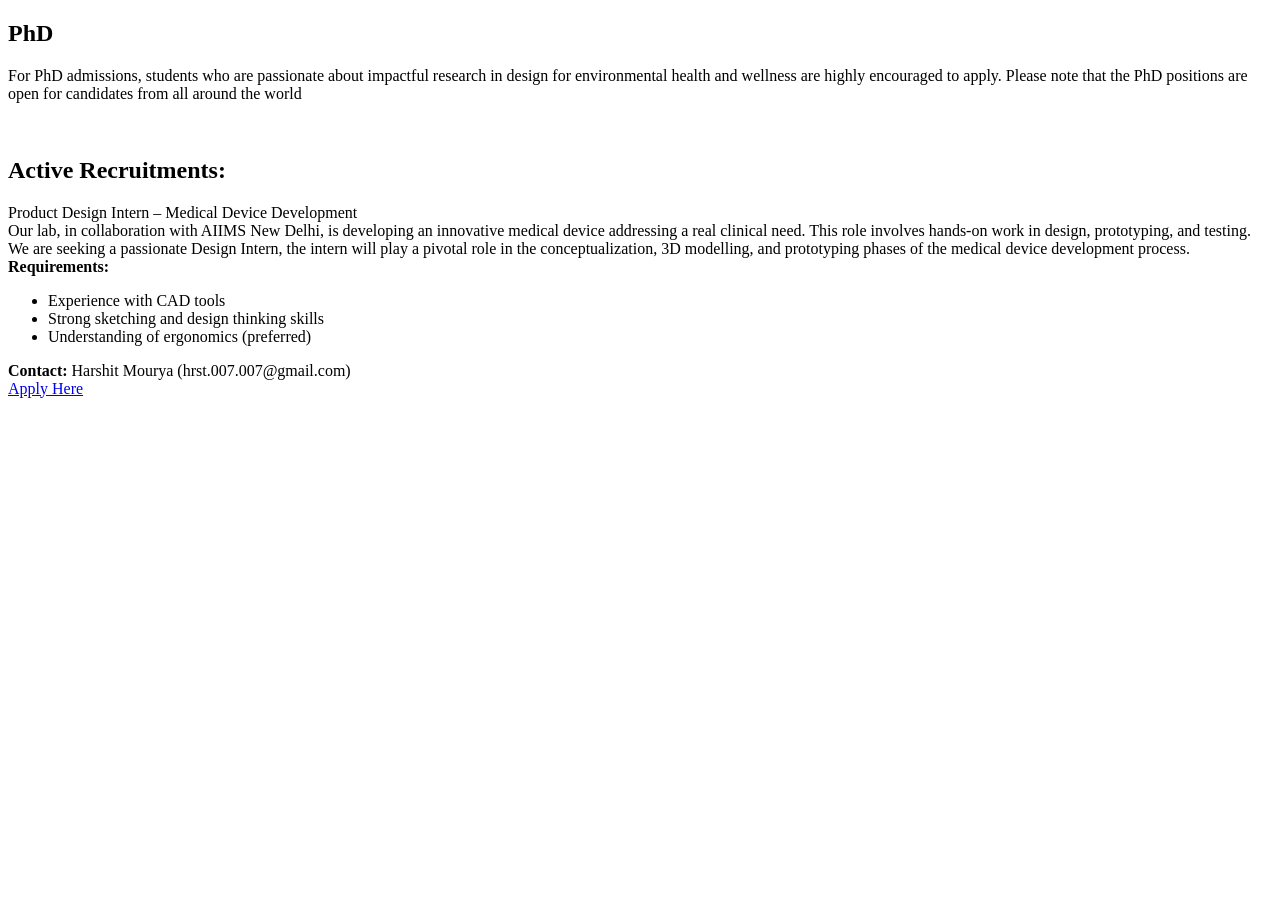
==== opportunities.html @ b1b8299a "Add files via upload" ====
<!DOCTYPE html>
<html>
<head profile="http://www.w3.org/2005/10/profile">
<link rel="icon" 
      type="image/png" 
      href="./img/Favicon.png">
<meta name="viewport" content="width=device-width, initial-scale=1">
<title>Quest Lab</title>
<link rel="stylesheet" href="./css/stylesheet.css">
</head>
<body>

<div id="nav-placeholder"></div>
<script src="./js/nav-loader.js"></script>

<div class="main">

    <h2>PhD</h2>
    <p>For PhD admissions, students who are passionate about impactful research in design for environmental health and wellness are highly encouraged to apply.
        Please note that the PhD positions are open for candidates from all around the world</p>

    <br>    
    <h2>Active Recruitments:</h2>
    
    <div class="recruit-container">

    <div class="recruit-card">
        <div class="recruit-title">
        Product Design Intern – Medical Device Development
        </div>
        <div class="recruit-desc">
        Our lab, in collaboration with AIIMS New Delhi, is developing an innovative medical device addressing a real clinical need. This role involves hands-on work in design, prototyping, and testing.
        We are seeking a passionate Design Intern, the intern will play a pivotal role in the conceptualization, 3D modelling, and prototyping phases of the medical device development process.
        </div>
        <div class="recruit-section">
        <strong>Requirements:</strong>
        <ul>
            <li>Experience with CAD tools</li>
            <li>Strong sketching and design thinking skills</li>
            <li>Understanding of ergonomics (preferred)</li>
        </ul>
        </div>
        <div class="recruit-contact">
        <strong>Contact:</strong> Harshit Mourya (hrst.007.007@gmail.com)
        </div>
        <div class="recruit-apply">
        <a href="https://docs.google.com/forms/d/1HuBDOv60sUSZobcTDjhmjeEfG5RfmOMuzljArxv0fSg/viewform?edit_requested=true" target="_blank">Apply Here</a>
        </div>
    </div>

    </div>

</body>
</html>
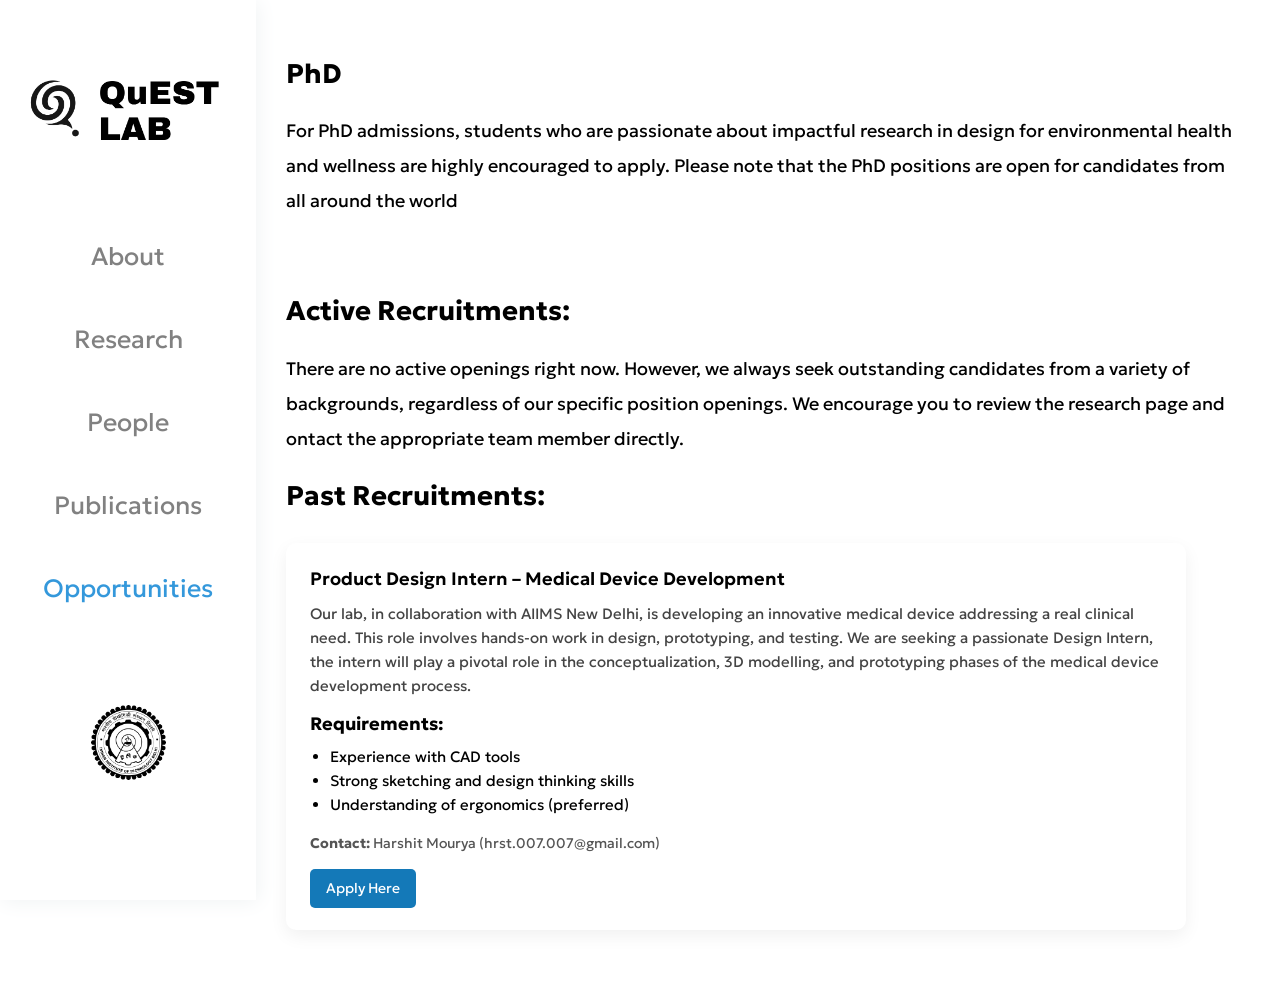
==== commit 4cde6876: "updated" ====
--- a/opportunities.html
+++ b/opportunities.html
@@ -20,7 +20,14 @@
         Please note that the PhD positions are open for candidates from all around the world</p>
 
     <br>    
+
     <h2>Active Recruitments:</h2>
+
+    <p>There are no active openings right now. However, we always seek outstanding candidates from a variety of backgrounds, regardless of our specific position openings. 
+        We encourage you to review the research page and ontact the appropriate team member directly.
+    </p>
+
+    <h2>Past Recruitments:</h2>
     
     <div class="recruit-container">
 
--- a/css/stylesheet.css
+++ b/css/stylesheet.css
@@ -0,0 +1,838 @@
+@import "https://fonts.googleapis.com/css2?family=Geologica:wght@200&display=swap";
+
+body {
+  font-family: "Geologica", sans-serif;
+  font-style: normal;
+}
+
+/* Style page content */
+.main {
+  margin-left: 20%; /* Same as the width of the sidenav */
+  font-size: 18px; /* Increased text to enable scrolling */
+  line-height: 35px;
+  padding: 2%;
+}
+
+.sidenav {
+  height: 100%;
+  width: 20%;
+  position: fixed;
+  z-index: 1001;
+  top: 0;
+  left: 0;
+  box-shadow: 2px 2px 20px #F0F3F4;
+  overflow-x: hidden;
+  justify-content: center;
+  display: flex;
+  flex-direction: column;
+  justify-content: center;   /* vertical centering */
+  align-items: center;       /* horizontal centering */
+}
+
+.navblock {
+  margin:auto;
+  width: 100%;
+  height: 90%;
+  display: flex;
+  flex-direction: column;
+  align-items: center;
+  justify-content: center;  /* keeps everything grouped */
+}
+
+.logo {
+  max-width: 200px;
+  margin-top: 75px;   /* small gap only */
+}
+
+.bottom_logo {
+  max-width: 75px;
+  margin-bottom: 120px;   /* small gap only */
+}
+
+.navblock_text {
+  margin: auto;
+  width: 100%;
+  padding-top: 15%;
+  padding-bottom: 15%;
+}
+
+.navblock_text a {
+  padding: 26px 16px 26px 16px;
+  text-decoration: none;
+  text-align: center;
+  font-size: 25px;
+  color: #818181;
+  display: block;
+}
+
+.navblock_text a:hover {
+  color: #CFD8DC;
+}
+
+.footer {
+  position: relative;
+  left: 0;
+  bottom: 0;
+  width: 100%;
+  color: #818181;
+  text-align: center;
+}
+
+.about_accent {
+  color:  green;
+}
+
+.resume_accent {
+  color:  green;
+}
+
+.research_accent {
+  color:  #E74C3C;
+}
+
+.blog_accent {
+  color:  #8E44AD;
+}
+
+a {
+  color: #3498DB;
+  text-decoration: none;
+}
+
+.about_photo{
+  display: block;
+  margin-top: 5%;
+  width: 1000px;
+  height: 550px;
+  object-fit:cover;
+  margin-left: auto;
+  margin-right: auto;
+}
+
+.section-line {
+  border: none;
+  height: 1px;
+  background: linear-gradient(to right, transparent, #ccc, transparent);
+  margin: 40px 0;
+}
+
+.about_logo{
+  display: block;
+  width: 40%;
+  margin-left: auto;
+  margin-right: auto;
+}
+
+.about_text {
+  text-align: center;
+}
+
+.about_header {
+    /* font-family: 'Permanent Marker', cursive;  */
+	color: #f1c40f;
+  }
+
+.about_links {
+  text-align: center;
+  padding: 5% 5% 5% 5%;
+}
+
+.portfolio_accent {
+  color:  #F1C40F;
+}
+
+.portfolio_image {
+  max-width: 300px;
+  max-height:300px;
+  position: absolute;
+  top: 55%;
+  left: 50%;
+  transform: translate(-50%, -50%);
+}
+
+.portfolio-container {
+  display: flex;
+  flex-flow: row wrap;
+  justify-content: space-between;
+}
+
+.portfolio-container > div {
+  background-color: white;
+  width: 50%;
+  margin: 4% 0% 4% 0%;
+  min-height: 20vh;
+  justify-content: center;
+  position: relative;
+}
+
+.portfolio-container_text {
+  width: 90%;
+  position: absolute;
+  text-align: left;
+}
+
+.portfolio-container_image {
+  width: 90%;
+  position: absolute;
+  text-align: center;
+  color: #8E44AD;
+}
+
+.blog-container {
+  display: flex;
+  flex-wrap: wrap;
+  justify-content: space-between;
+}
+
+.blog-container > div {
+  background-color: white;
+  box-shadow: 2px 2px 20px #EAECEE;
+  width: 45%;
+  margin: 5% 0% 5% 0%;
+  min-height: 25vh;
+  line-height: 60px;
+  font-size: 25px;
+  align-items: center;
+  justify-content: center;
+  position: relative;
+}
+
+.blog_text {
+  width: 90%;
+  position: absolute;
+  top: 55%;
+  left: 50%;
+  transform: translate(-50%, -50%);
+  text-align: center;
+}
+
+.blog_date {
+  width: 95%;
+  padding-right: 5%;
+  font-size: 20px;
+  color: #CFD8DC;
+  text-align: end;
+  margin-block-start: 0em;
+  margin-block-end: 0em;
+}
+
+.hamburger-menu {
+    display: none;
+    cursor: pointer;
+    position: fixed;
+    top: 0;
+    left: 0;
+    z-index: 1002;
+    background: white;
+    width: 100%; /* Full width */
+    padding: 20px 25px;
+    height: 40px; /* Fixed height for header */
+}
+
+.bar1, .bar2, .bar3 {
+    width: 35px;
+    height: 5px;
+    background-color: #818181;
+    margin: 6px 0;
+    transition: 0.3s;
+}
+
+/* Hamburger animation classes */
+.change .bar1 {
+    transform: translate(0, 11px) rotate(-45deg);
+}
+
+.change .bar2 {
+    opacity: 0;
+}
+
+.change .bar3 {
+    transform: translate(0, -11px) rotate(45deg);
+}
+
+.sidenav.active {
+    left: 0 !important;
+}
+
+.no-scroll {
+    overflow: hidden;
+    position: fixed;
+}
+
+.portfolio_iframe {
+    max-width: 100%;
+    width: 560px;
+    height: 315px;
+    border-radius: 15px; /* This rounds the corners */
+    position: absolute;
+    top: 50%;
+    left: 50%;
+    transform: translate(-50%, -50%);
+    border: none;
+  }
+
+.portfolio_hero {
+    padding-right: 20%;
+}
+
+/* Update your media query */
+@media screen and (max-width: 1100px) {
+    .hamburger-menu {
+        display: block;
+    }
+
+    .sidenav {
+        width: 100%;
+        height: 100%;
+        position: fixed;
+        top: 50px; /* Start below the header */
+        left: -100%;
+        transition: left 0.2s ease-in-out;
+        background: white;
+    }
+
+    .sidenav.active {
+        left: 0; /* Slide in */
+    }
+
+    .sidenav a {
+        text-align: center;
+        padding: 15px 25px;
+    }
+
+    .main {
+        margin-left: 0;
+        padding: 20% 6% 20% 6%;
+        font-size: 18px;
+    }
+
+    .portfolio_image {
+        display: block;
+        max-width: 80%;
+    }
+
+    .navblock_text a {
+        padding: 16px;
+    }
+
+    .footer {
+        display: none;
+      }
+
+    .blog-container > div {
+        width: 100%;
+        min-height: 30vh;
+        margin: 10% 0% 10% 0%;
+    }
+    .portfolio-container > div {
+        width: 100%;
+    }
+}
+
+@media screen and (max-width: 500px) {
+    .portfolio_hero {
+        padding-right: 0%;
+    }
+}
+
+
+/* Blog cards with thumbnail */
+.blog-container {
+  display: grid;
+  grid-template-columns: repeat(auto-fit, minmax(300px, 1fr));
+  gap: 28px;
+  align-items: stretch;
+  margin-top: 10px;
+}
+
+/* Card */
+.blog-card {
+  background: #fff;
+  border-radius: 6px;
+  box-shadow: 0 6px 18px rgba(0,0,0,0.06);
+  overflow: hidden;
+  transition: transform 180ms ease, box-shadow 180ms ease;
+}
+
+/* Make entire card clickable */
+.blog-link {
+  display: flex;
+  text-decoration: none;
+  color: inherit;
+  height: 100%;
+}
+
+.blog-thumb {
+  width: 500px;        /* fixed small width */
+  height: 380px;       /* fixed small height */
+  object-fit: cover;   /* crop image nicely */
+  border-radius: 4px;  /* optional: rounded corners */
+  margin: 20px;        /* spacing inside the card */
+}
+
+/* Keep layout clean */
+.blog-content {
+  position: relative;
+  padding: 28px 24px;
+  display: flex;
+  flex-direction: column;
+  justify-content: center;
+}
+
+/* Title */
+.blog-title {
+  margin: 0 0 8px 0;
+  font-size: 20px;
+  color: #1479b8;
+  font-weight: 500;
+  text-align: left;
+}
+
+.research-author {
+  margin: 0;
+  font-size: 15px;
+  font-weight: 500;
+  color: #333;
+}
+
+.research-supervisor {
+  margin: 2px 0 8px 0;
+  font-size: 14px;
+  color: #666;
+}
+
+.research-abstract {
+  margin: 0;
+  font-size: 14px;
+  color: #555;
+  line-height: 1.6;
+}
+
+
+/* Hover */
+.blog-card:hover {
+  transform: translateY(-6px);
+  box-shadow: 0 12px 30px rgba(0,0,0,0.12);
+}
+
+.team-container {
+  display: grid;
+  grid-template-columns: 1fr 1fr;
+  gap: 35px;
+  margin-top: 40px;
+}
+
+/* Individual card (the "box") */
+.team-row-card {
+  display: flex;
+  align-items: center;
+
+  background: #ffffff;
+  padding: 25px;
+  border-radius: 12px;
+
+  box-shadow: 0 8px 25px rgba(0,0,0,0.08);
+  transition: transform 0.2s ease, box-shadow 0.2s ease;
+}
+
+/* Hover effect */
+.team-row-card:hover {
+  transform: translateY(-6px);
+  box-shadow: 0 14px 35px rgba(0,0,0,0.12);
+}
+
+/* Image */
+.team-row-img {
+  width: 120px;
+  height: 120px;
+  object-fit: cover;
+  border-radius: 50%;
+  margin-right: 20px;
+}
+
+/* Text */
+.team-row-text h2 {
+  margin: 0 0 5px 0;
+  font-size: 20px;
+}
+
+.team-row-text p {
+  margin: 3px 0;
+  font-size: 15px;
+  color: #555;
+}
+
+.team-links {
+  margin-top: 10px;
+}
+
+.team-links a {
+  margin-right: 12px;
+  font-size: 18px;
+  color: #555;
+  transition: color 0.2s ease;
+}
+
+.team-links a:hover {
+  color: #1479b8;
+}
+
+.lab-quote {
+  font-style: italic;
+  font-size: 20px;
+  margin: 20px auto;
+  max-width: 800px;
+  line-height: 1.6;
+  color: #555;
+}
+
+.lab-list {
+  max-width: 1400px;
+  margin: 20px auto;
+  font-size: 18px;
+  text-align: left;        /* force left alignment */
+  padding-left: 20px;      /* proper bullet spacing */
+  list-style-position: outside;
+  line-height: 1.8;
+}
+
+/* Responsive: stack thumb on small screens */
+@media (max-width: 520px) {
+  .blog-link {
+    flex-direction: column;
+  }
+  .blog-thumb {
+    width: 100%;
+    height: 160px;
+  }
+  .blog-content {
+    padding: 18px;
+  }
+  .blog-date {
+    right: 14px;
+    top: 10px;
+  }
+}
+
+
+
+/* Container: 4 per row */
+.collab-container {
+  display: grid;
+  grid-template-columns: repeat(4, 1fr);
+  gap: 25px;
+  margin-top: 30px;
+}
+
+/* Card (same feel as blog, but compact) */
+.collab-card {
+  background: #fff;
+  border-radius: 8px;
+  padding: 15px;
+  text-align: center;
+  box-shadow: 0 6px 18px rgba(0,0,0,0.06);
+  transition: transform 0.2s ease, box-shadow 0.2s ease;
+}
+
+.collab-card p {
+  margin: 2px 0;
+  line-height: 1.4;
+}
+
+/* Hover (subtle) */
+.collab-card:hover {
+  transform: translateY(-4px);
+  box-shadow: 0 10px 24px rgba(0,0,0,0.1);
+}
+
+/* Image */
+.collab-img {
+  width: 130px;
+  height: 130px;
+  object-fit: cover;
+  border-radius: 50%;
+  margin-bottom: 10px;
+}
+
+/* Name */
+.collab-card h3 {
+  margin: 5px 0 2px 0;
+  font-size: 16px;
+}
+
+/* Department */
+.collab-card p {
+  margin: 0;
+  font-size: 13px;
+  color: #666;
+}
+
+@media (max-width: 900px) {
+  .collab-container {
+    grid-template-columns: repeat(2, 1fr);
+  }
+}
+
+@media (max-width: 500px) {
+  .collab-container {
+    grid-template-columns: 1fr;
+  }
+}
+
+
+/* Publication container */
+.pub-container {
+  margin-top: 30px;
+  max-width: 900px;
+}
+
+/* Individual publication box */
+.pub-item {
+  background: #fff;
+  padding: 18px 22px;
+  margin-bottom: 20px;
+  border-radius: 8px;
+  box-shadow: 0 6px 18px rgba(0,0,0,0.06);
+  line-height: 1.6;
+}
+
+/* Title */
+.pub-title {
+  font-weight: 600;
+  font-size: 16px;
+  margin-bottom: 6px;
+}
+
+/* Authors */
+.pub-authors {
+  font-size: 14px;
+  color: #333;
+}
+
+/* Journal */
+.pub-journal {
+  font-size: 14px;
+  font-style: italic;
+  color: #555;
+}
+
+/* Year */
+.pub-year {
+  font-size: 14px;
+  color: #555;
+}
+
+/* DOI */
+.pub-doi {
+  margin-top: 6px;
+  font-size: 14px;
+}
+
+/* Clickable DOI */
+.pub-doi a {
+  color: #1479b8;
+  text-decoration: none;
+}
+
+.pub-doi a:hover {
+  text-decoration: underline;
+}
+
+/* Table container */
+.funding-table {
+  margin-top: 25px;
+  border-radius: 8px;
+  overflow: hidden;
+  box-shadow: 0 6px 18px rgba(0,0,0,0.06);
+}
+
+/* Each row */
+.funding-row {
+  display: grid;
+  grid-template-columns: 2.5fr 1.5fr 1fr 1fr;
+  padding: 14px 18px;
+  background: #fff;
+  border-bottom: 1px solid #eee;
+  font-size: 14px;
+}
+
+/* Header */
+.funding-header {
+  background: #f4f6f6;
+  font-weight: 600;
+}
+
+/* Hover effect */
+.funding-row:hover {
+  background: #fafafa;
+}
+
+
+
+/* Alumni grid: 4 per row */
+.alumni-container {
+  display: grid;
+  grid-template-columns: repeat(4, 1fr);
+  gap: 25px;
+  margin-top: 30px;
+}
+
+/* Slightly more compact cards for alumni */
+.alumni-container .team-row-card {
+  flex-direction: column;
+  text-align: center;
+  padding: 18px;
+}
+
+/* Smaller image */
+.alumni-container .team-row-img {
+  width: 120px;
+  height: 120px;
+  margin-right: 0;
+  margin-bottom: 10px;
+}
+
+/* Reduce text size slightly */
+.alumni-container .team-row-text h2 {
+  font-size: 16px;
+}
+
+.alumni-container .team-row-text p {
+  font-size: 13px;
+}
+
+
+@media (max-width: 1000px) {
+  .alumni-container {
+    grid-template-columns: repeat(2, 1fr);
+  }
+}
+
+@media (max-width: 500px) {
+  .alumni-container {
+    grid-template-columns: 1fr;
+  }
+}
+
+
+/* PI section */
+.pi-section {
+  display: flex;
+  align-items: center;
+  gap: 30px;
+  margin-top: 40px;
+}
+
+/* Prevent image from stretching weirdly */
+.pi-image-wrapper {
+  flex-shrink: 0;
+}
+
+/* Image styling */
+.pi-img {
+  width: 360px;
+  height: auto;
+  border-radius: 1%;
+}
+
+/* Text */
+.pi-text {
+  flex: 1;
+  text-align: left;
+}
+
+.pi-text h2 {
+  margin-top: 0;
+  margin-bottom: 10px;
+}
+
+.pi-text p {
+  margin-bottom: 12px;
+  line-height: 1.7;
+  color: #555;
+}
+
+@media (max-width: 800px) {
+  .pi-section {
+    flex-direction: column;
+    align-items: center;
+    text-align: center;
+  }
+
+  .pi-text {
+    text-align: center;
+  }
+}
+
+
+/* Recruitment container */
+.recruit-container {
+  margin-top: 30px;
+  max-width: 900px;
+}
+
+/* Card */
+.recruit-card {
+  background: #fff;
+  padding: 22px 24px;
+  margin-bottom: 25px;
+  border-radius: 10px;
+  box-shadow: 0 6px 18px rgba(0,0,0,0.06);
+  line-height: 1.6;
+  transition: transform 0.2s ease, box-shadow 0.2s ease;
+}
+
+/* Hover effect */
+.recruit-card:hover {
+  transform: translateY(-5px);
+  box-shadow: 0 12px 28px rgba(0,0,0,0.12);
+}
+
+/* Title */
+.recruit-title {
+  font-size: 18px;
+  font-weight: 600;
+  margin-bottom: 8px;
+}
+
+/* Description */
+.recruit-desc {
+  font-size: 15px;
+  color: #444;
+  margin-bottom: 12px;
+}
+
+/* Section (like requirements) */
+.recruit-section ul {
+  margin-top: 6px;
+  font-size: 15px;
+
+  padding-left: 20px;
+}
+
+/* Contact */
+.recruit-contact {
+  margin-top: 10px;
+  font-size: 14px;
+  color: #555;
+}
+
+/* Apply button */
+.recruit-apply {
+  margin-top: 15px;
+}
+
+.recruit-apply a {
+  display: inline-block;
+  padding: 8px 16px;
+  background-color: #1479b8;
+  color: #fff;
+  border-radius: 5px;
+  font-size: 14px;
+  text-decoration: none;
+  transition: background 0.2s ease;
+}
+
+.recruit-apply a:hover {
+  background-color: #0f5f8f;
+}
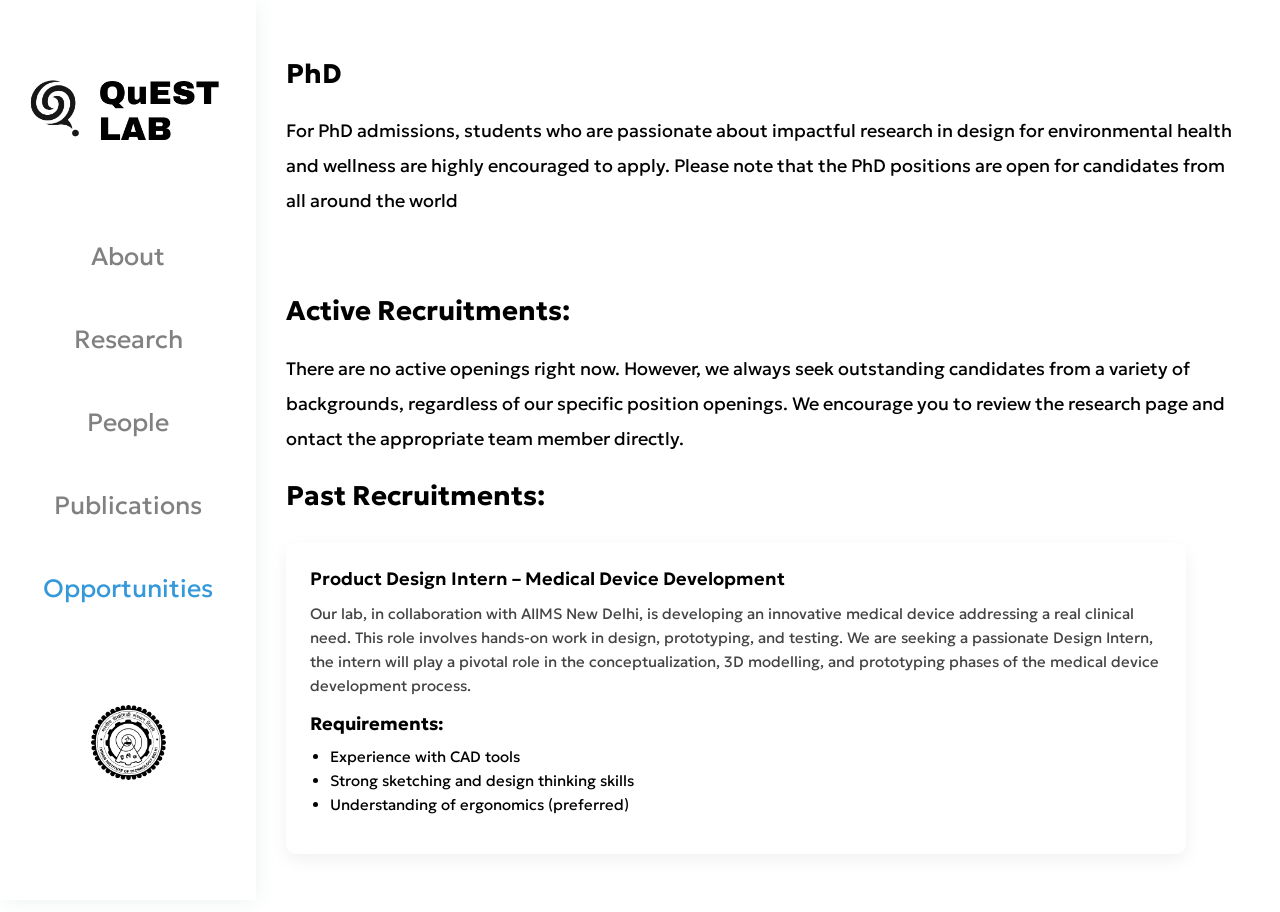
==== commit 53e07936: "Update opportunities.html" ====
--- a/opportunities.html
+++ b/opportunities.html
@@ -47,12 +47,12 @@
             <li>Understanding of ergonomics (preferred)</li>
         </ul>
         </div>
-        <div class="recruit-contact">
+        <!-- <div class="recruit-contact">
         <strong>Contact:</strong> Harshit Mourya (hrst.007.007@gmail.com)
         </div>
         <div class="recruit-apply">
         <a href="https://docs.google.com/forms/d/1HuBDOv60sUSZobcTDjhmjeEfG5RfmOMuzljArxv0fSg/viewform?edit_requested=true" target="_blank">Apply Here</a>
-        </div>
+        </div> -->
     </div>
 
     </div>
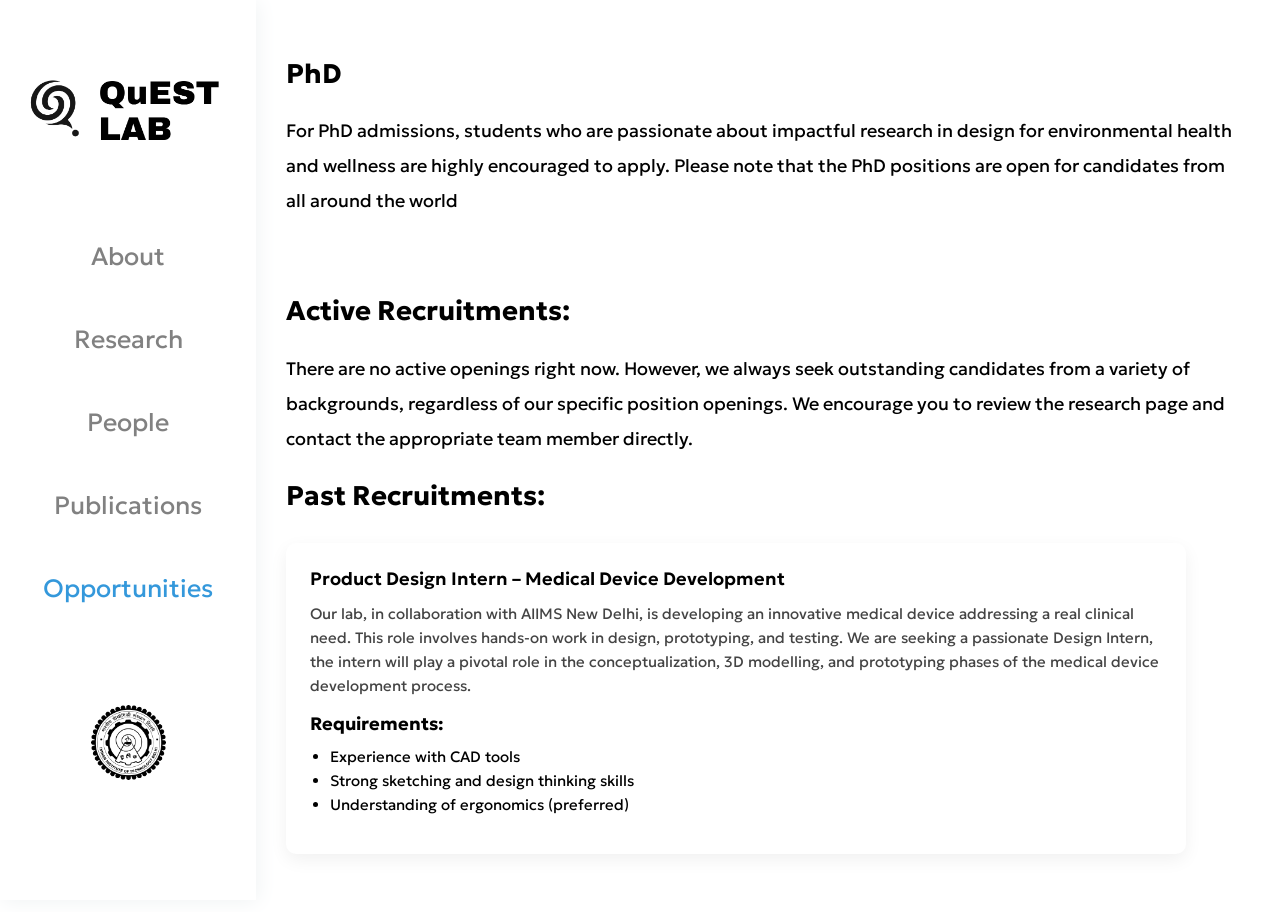
==== commit 797ded87: "Update opportunities.html" ====
--- a/opportunities.html
+++ b/opportunities.html
@@ -24,7 +24,7 @@
     <h2>Active Recruitments:</h2>
 
     <p>There are no active openings right now. However, we always seek outstanding candidates from a variety of backgrounds, regardless of our specific position openings. 
-        We encourage you to review the research page and ontact the appropriate team member directly.
+        We encourage you to review the research page and contact the appropriate team member directly.
     </p>
 
     <h2>Past Recruitments:</h2>
